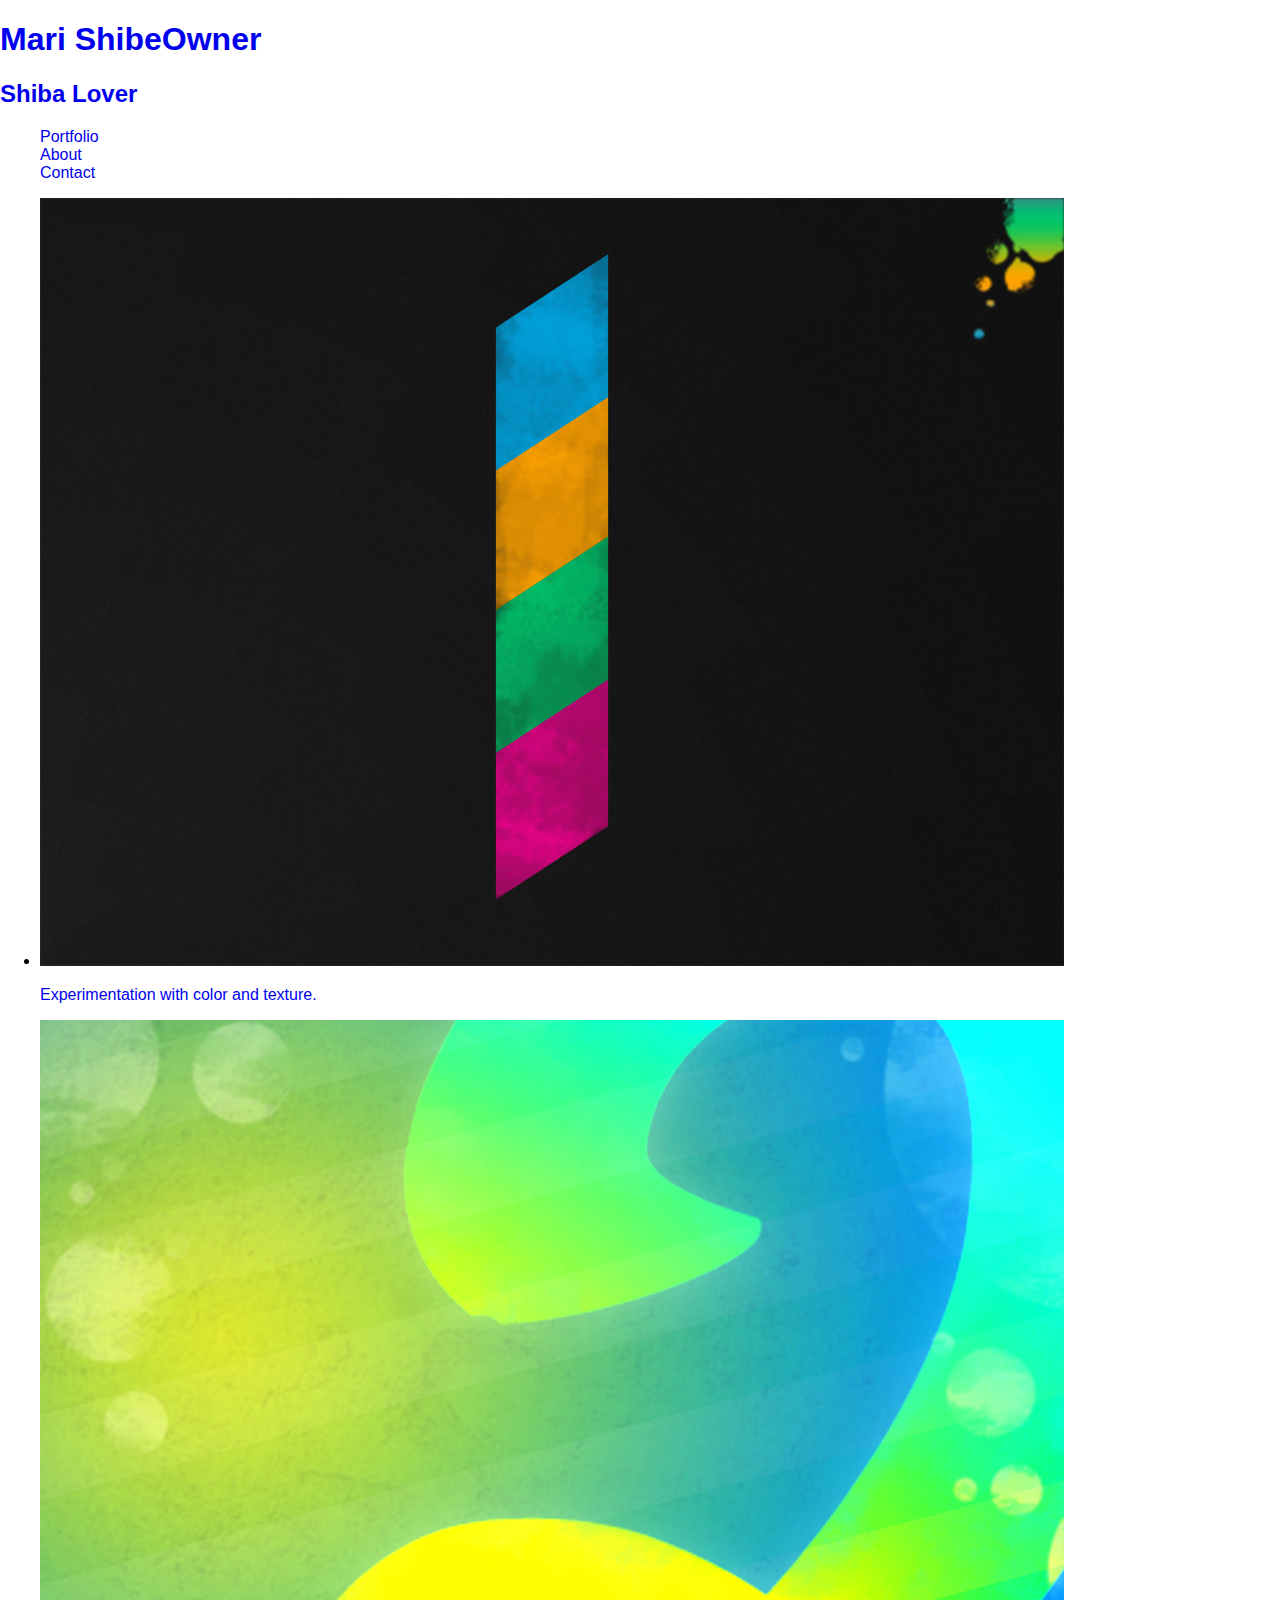
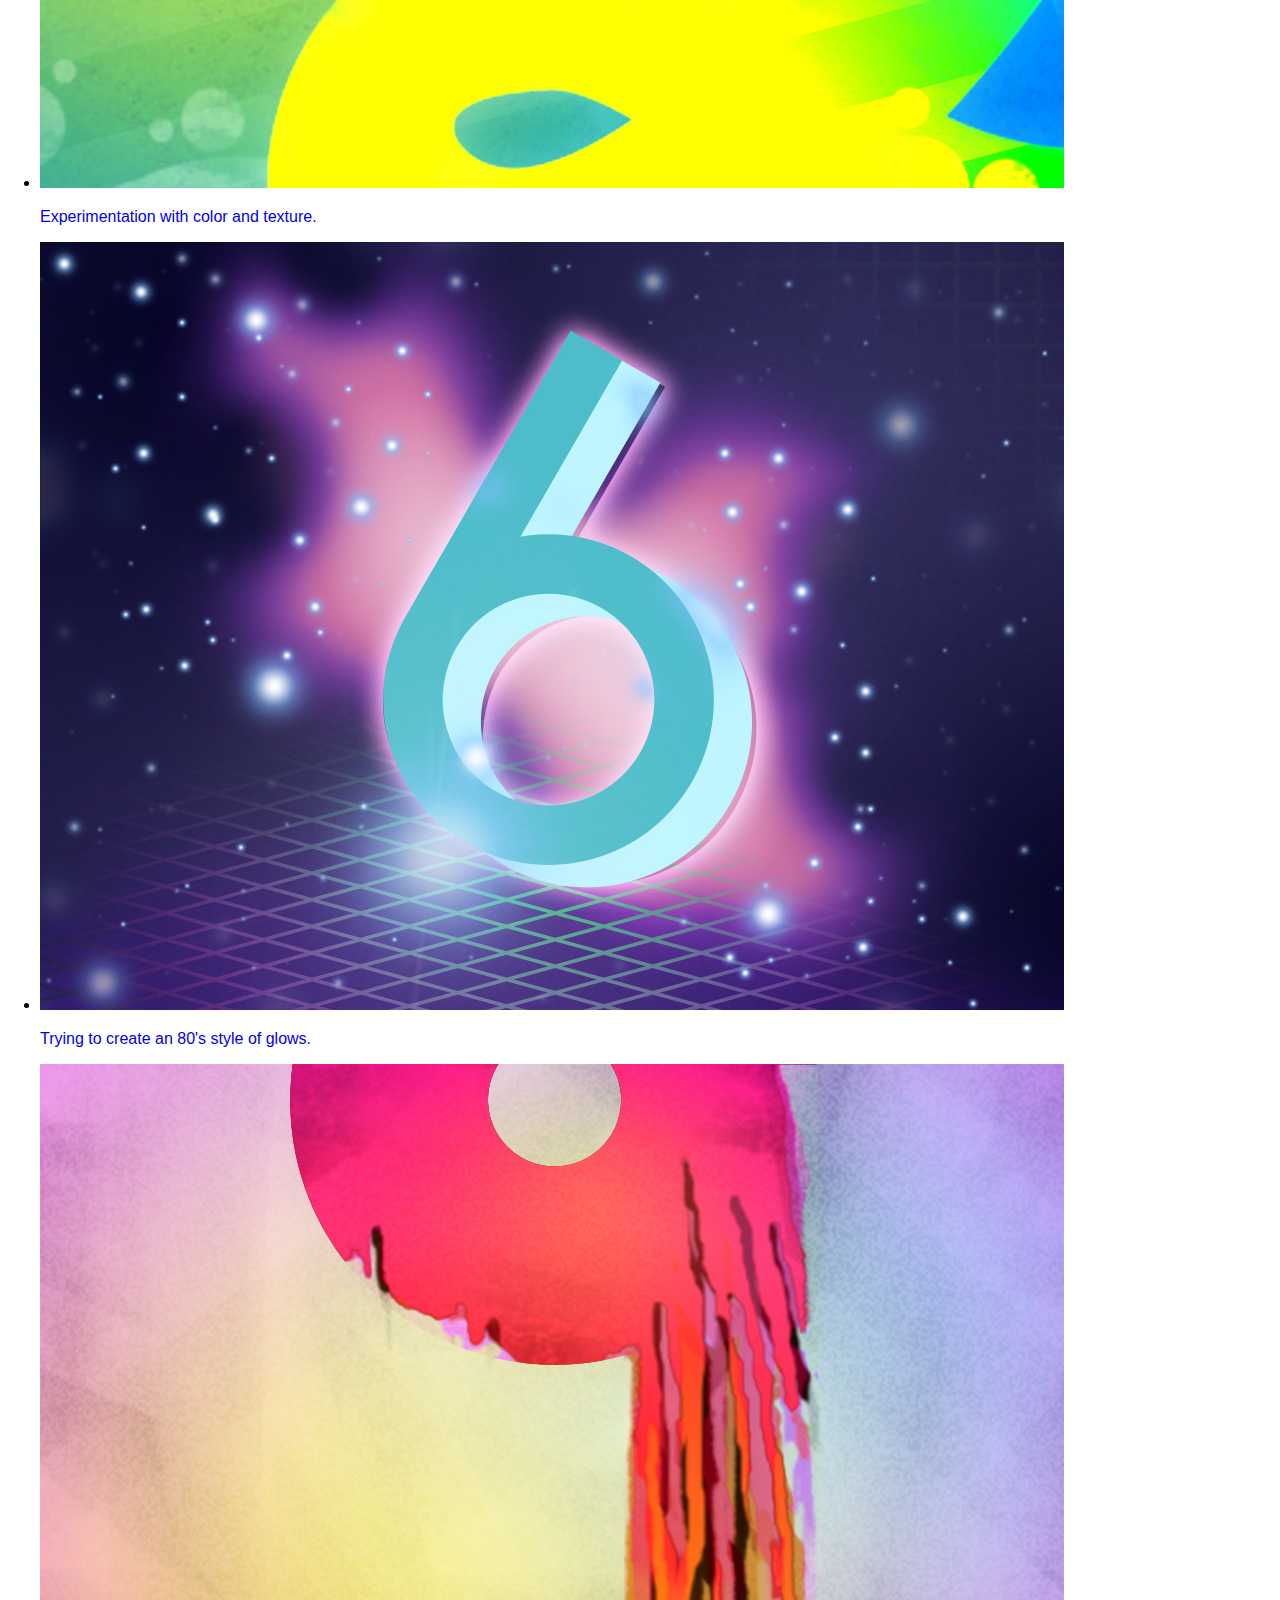
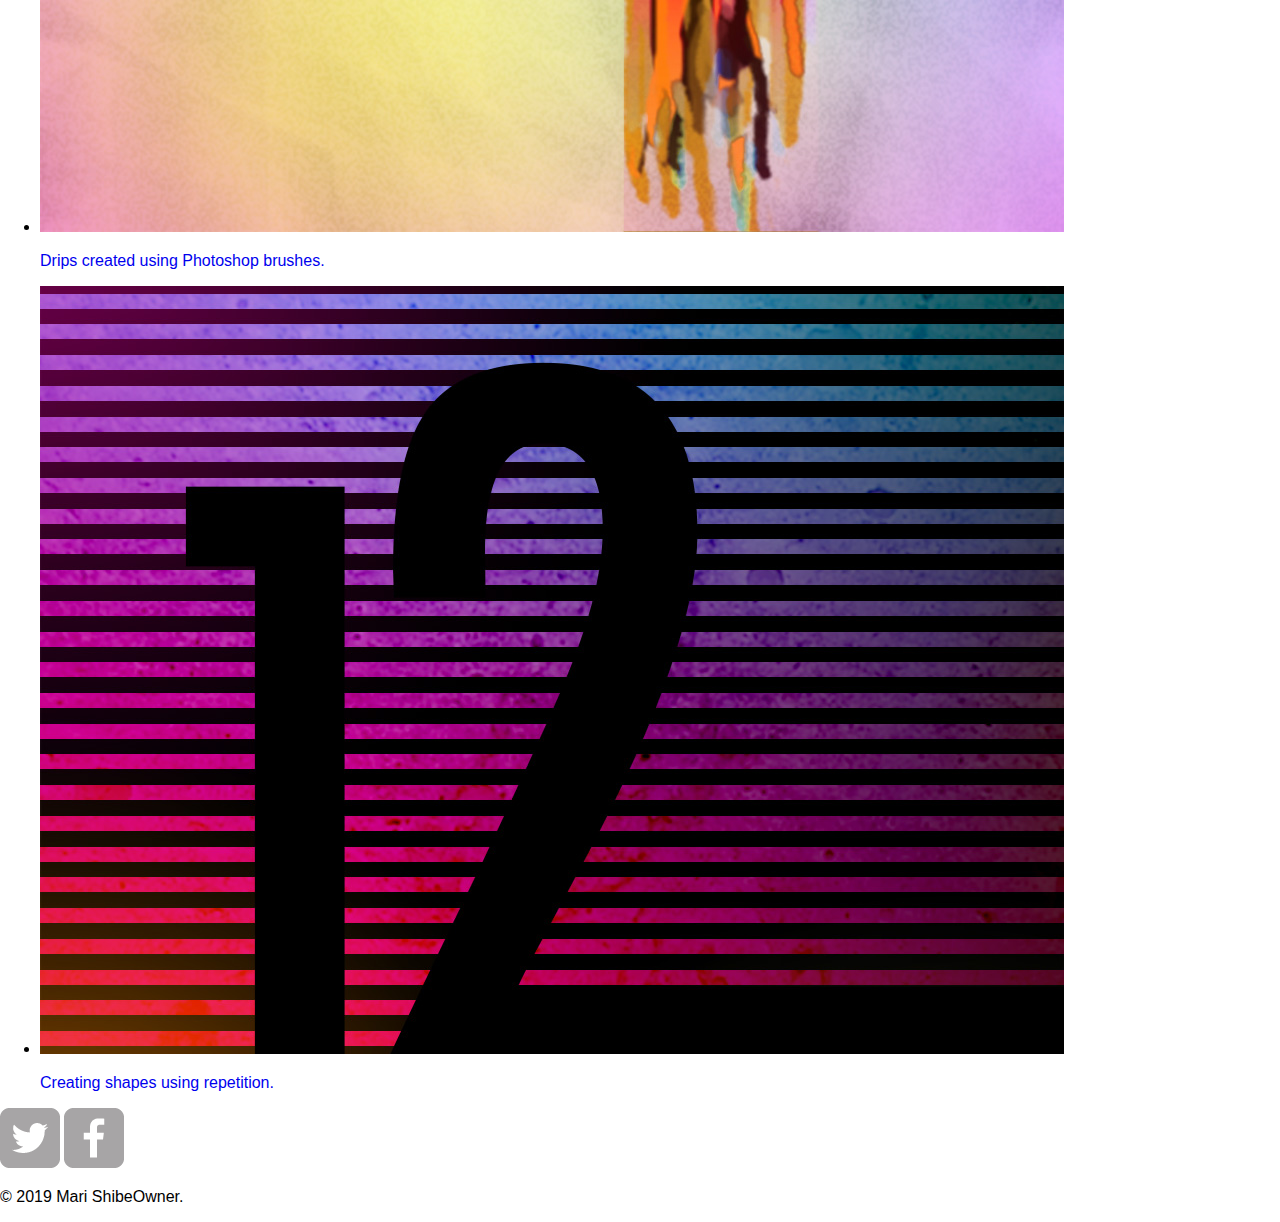
==== index.html @ e11086cf "Add normalize.css and wrapper div in index.html" ====
<!DOCTYPE html>
<html>
  <head>
    <meta charset="utf-8">
    <title>Mari ShibeOwner | Shiba Lover</title>
    <link rel="stylesheet" href="css/normalize.css">
    <link rel="stylesheet" href="css/main.css">
  </head>
  <body>
    <header>
      <a href="index.html">
        <h1>Mari ShibeOwner</h1>
        <h2>Shiba Lover</h2>
      </a>
      <nav>
        <ul>
          <li><a href="index.html">Portfolio</a></li>
          <li><a href="about.html">About</a></li>
          <li><a href="contact.html">Contact</a></li>
        </ul>
      </nav>
    </header>
    <div id="wrapper">    
    <section>
      <ul>
        <li>
          <a href="img/numbers-01.jpg">
            <img src="img/numbers-01.jpg" alt="">
            <p>Experimentation with color and texture.</p>
          </a>
        </li>
        <li>
          <a href="img/numbers-02.jpg">
            <img src="img/numbers-02.jpg" alt="">
            <p>Experimentation with color and texture.</p>
          </a>
        </li>
        <li>
          <a href="img/numbers-06.jpg">
            <img src="img/numbers-06.jpg" alt="">
            <p>Trying to create an 80's style of glows.</p>
          </a>
        </li>
        <li>
          <a href="img/numbers-09.jpg">
            <img src="img/numbers-09.jpg" alt="">
            <p>Drips created using Photoshop brushes.</p>
          </a>
        </li>
        <li>
          <a href="img/numbers-12.jpg">
            <img src="img/numbers-12.jpg" alt="">
            <p>Creating shapes using repetition.</p>
          </a>
        </li>
        
      </ul>
    </section>
    <footer>
      <a href="http://twitter.com/mari_s_coder"><img src="img/twitter-wrap.png" alt="Twitter Logo"></a>
      <a href="http://facebook.com/addyourfbaccount"><img src="img/facebook-wrap.png" alt="Facebook Logo"></a>
      <p>&copy; 2019 Mari ShibeOwner.</p>
  </footer>
  </div>
  </body>  
</html>
---- css/main.css ----
a {
  text-decoration: none;
}
  
#wrapper {

}
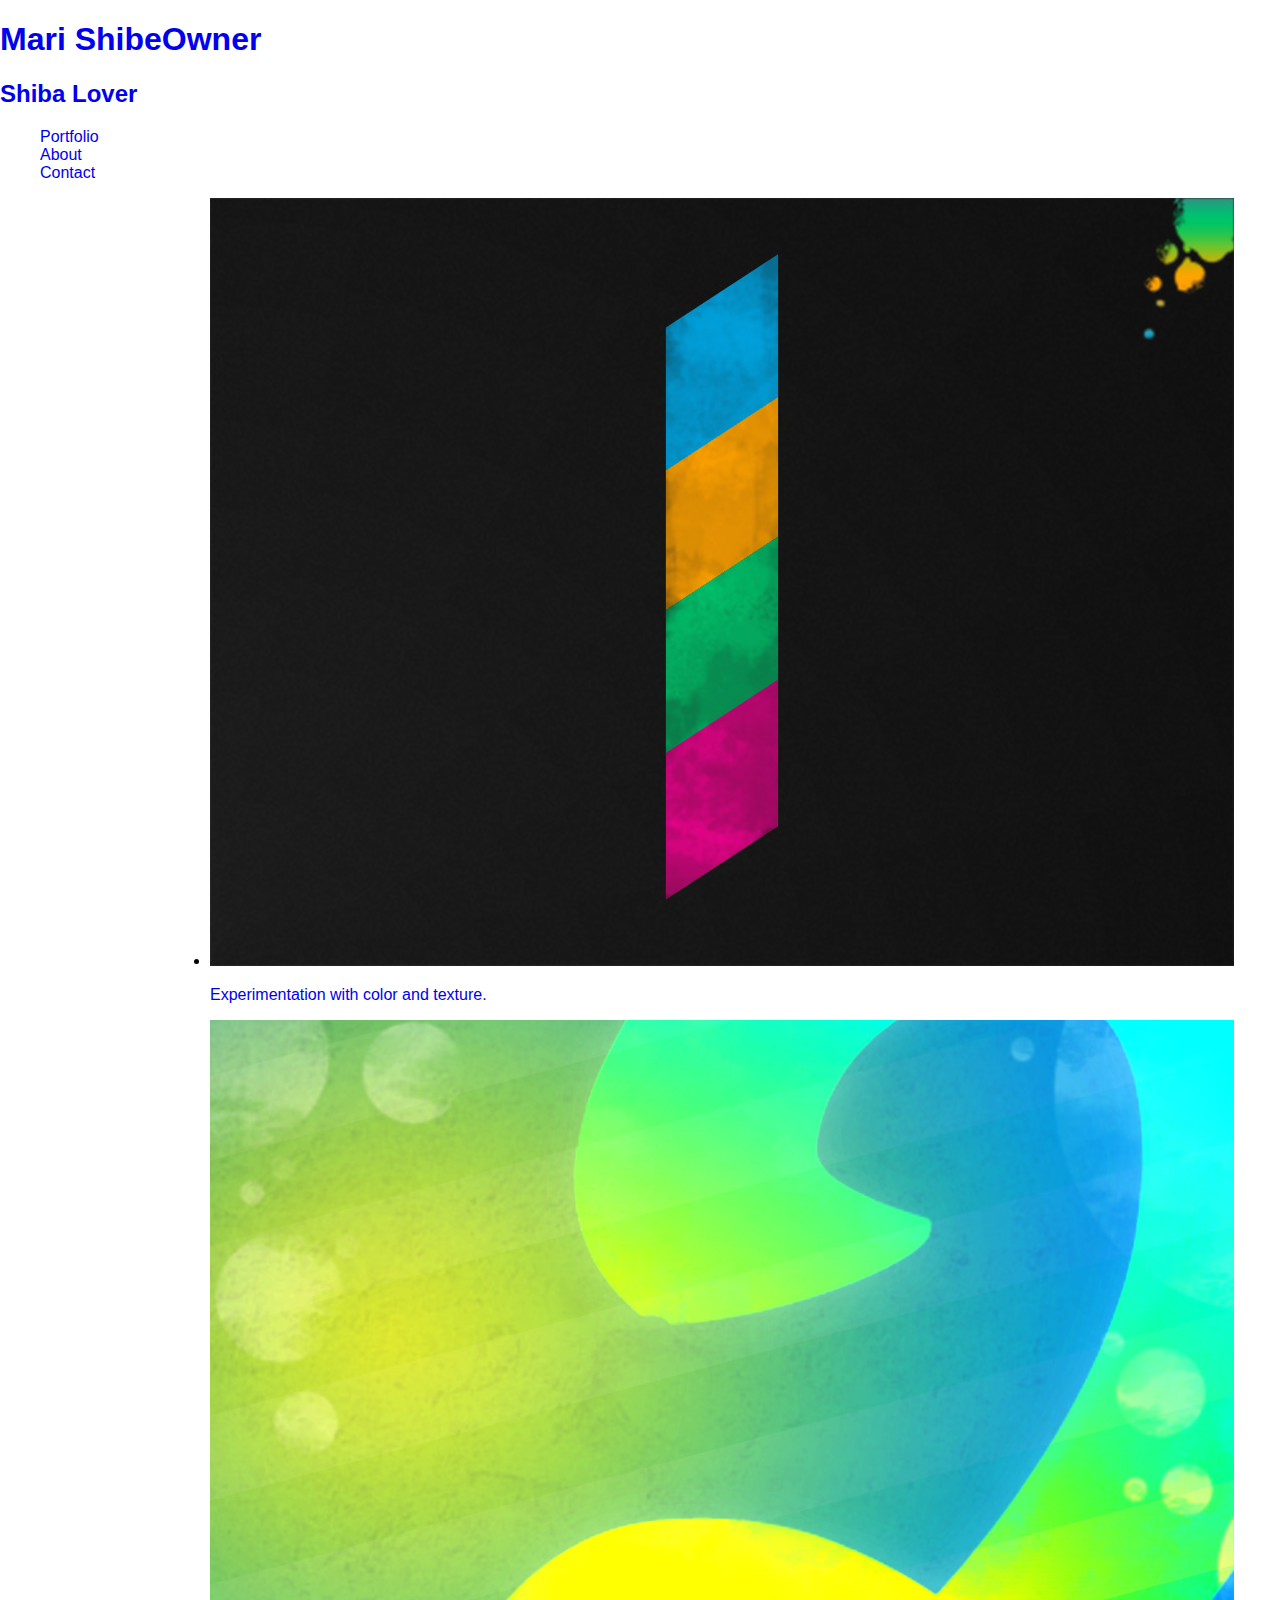
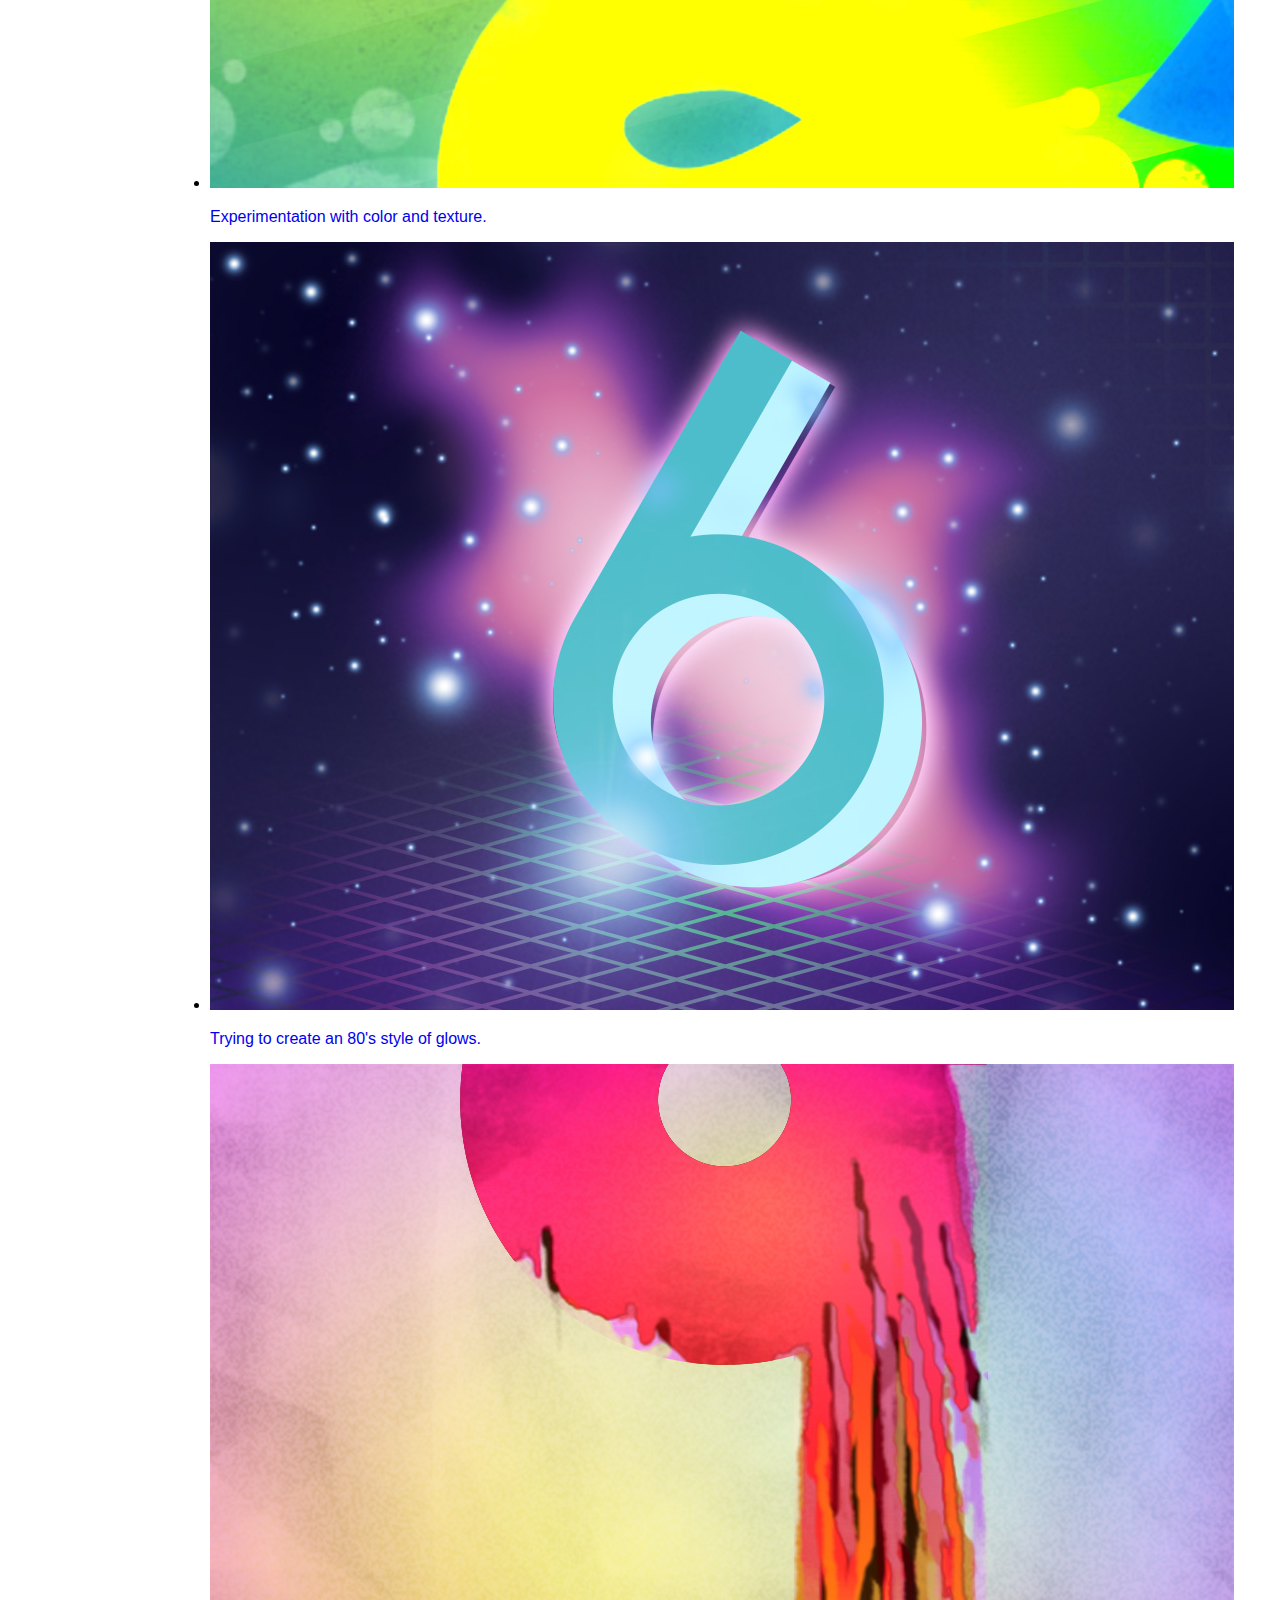
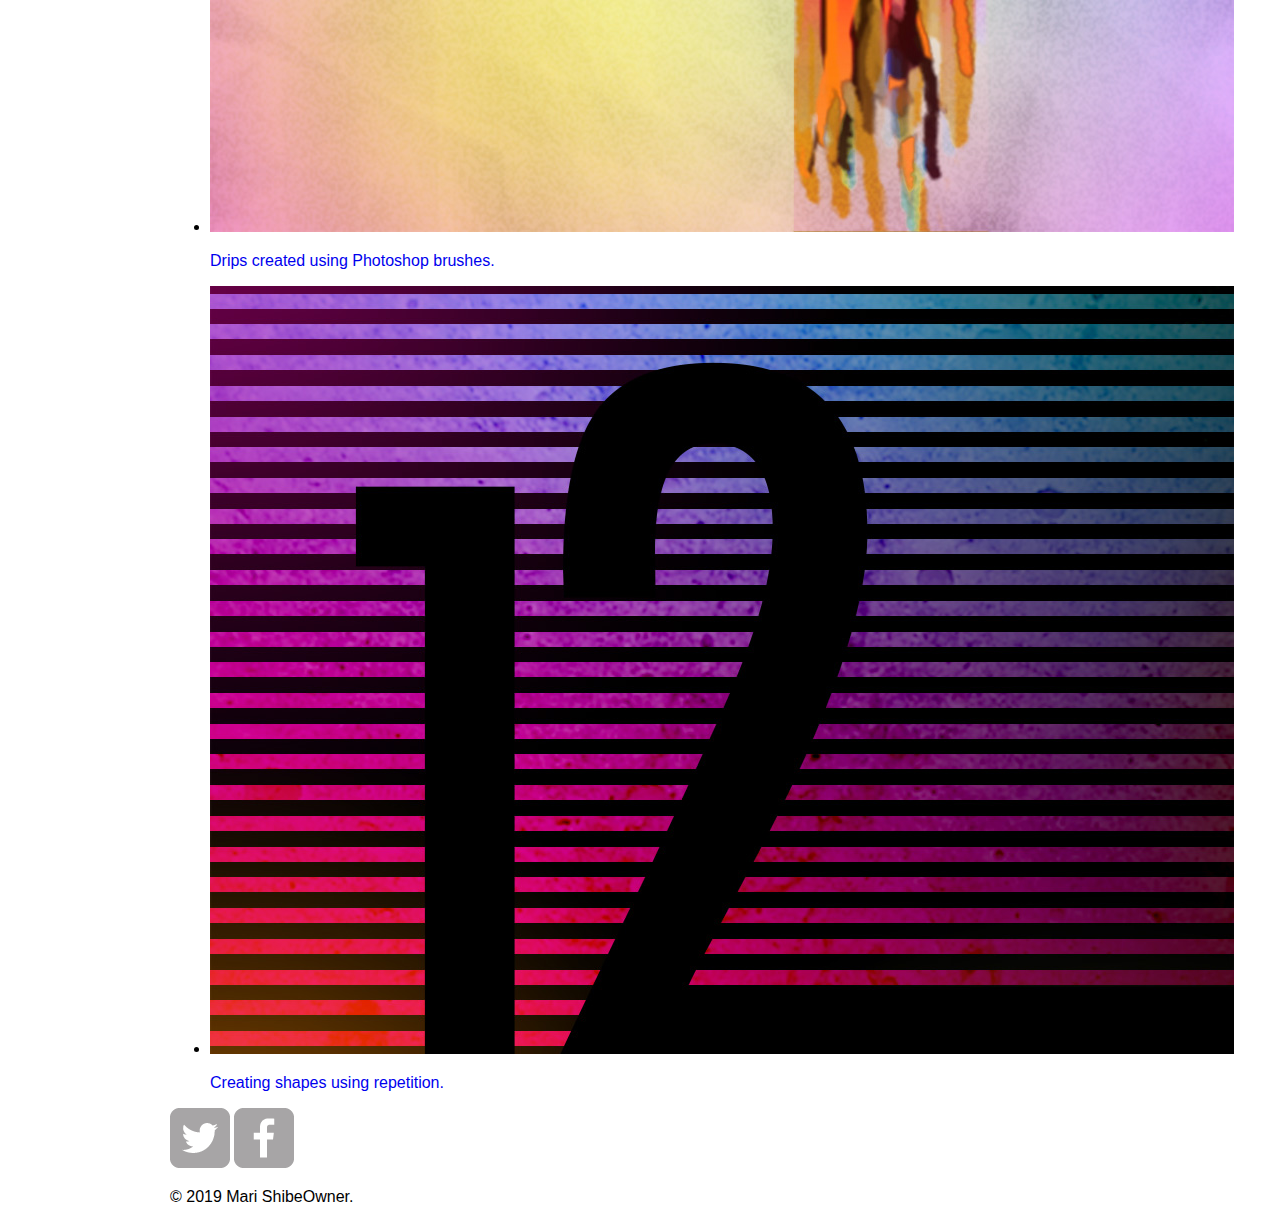
==== commit eead3414: "add logo id and css for id" ====
--- a/index.html
+++ b/index.html
@@ -14,7 +14,7 @@
       </a>
       <nav>
         <ul>
-          <li><a href="index.html">Portfolio</a></li>
+          <li><a href="index.html" id="logo">Portfolio</a></li>
           <li><a href="about.html">About</a></li>
           <li><a href="contact.html">Contact</a></li>
         </ul>
--- a/css/main.css
+++ b/css/main.css
@@ -3,5 +3,12 @@
 }
   
 #wrapper {
+  max-width: 940px;
+  margin: 0 auto;
+  padding: 0 5%;
+}
 
+#logo {
+  text-align: center;
+  margin: 0;
 }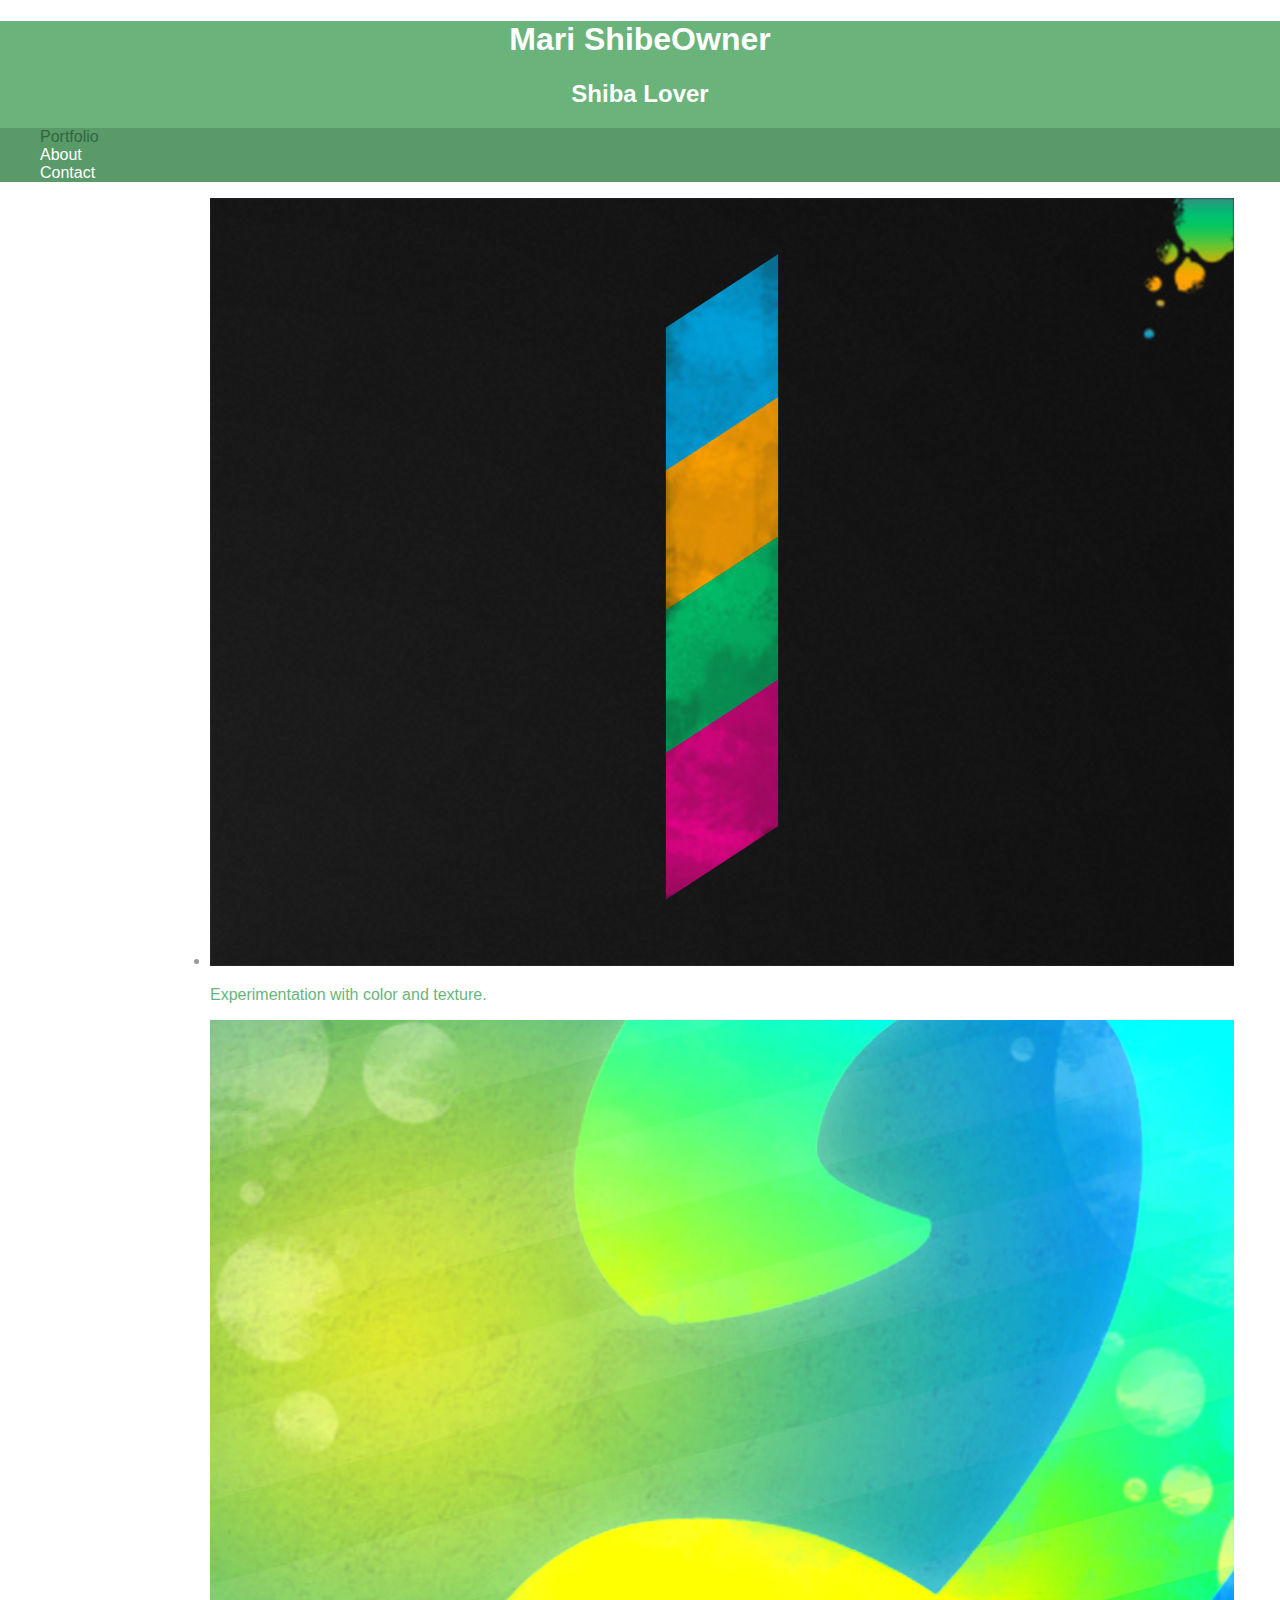
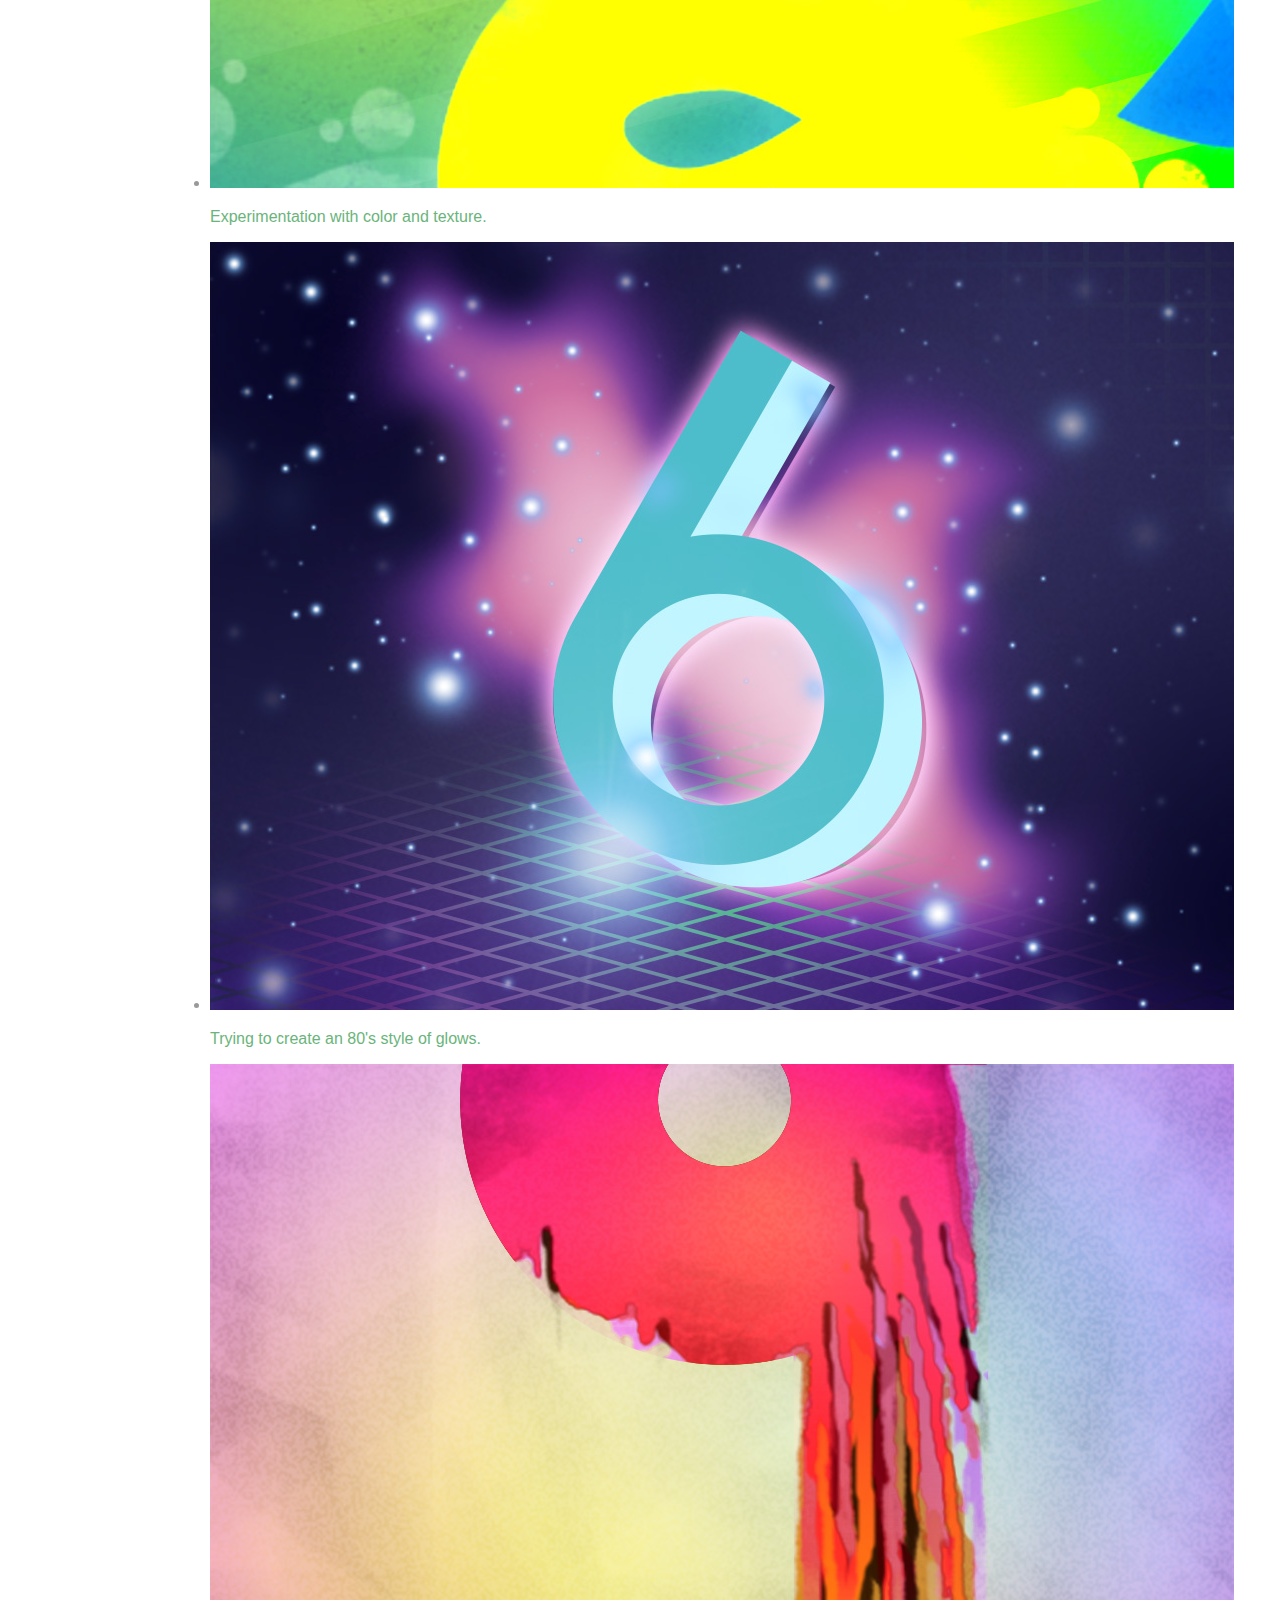
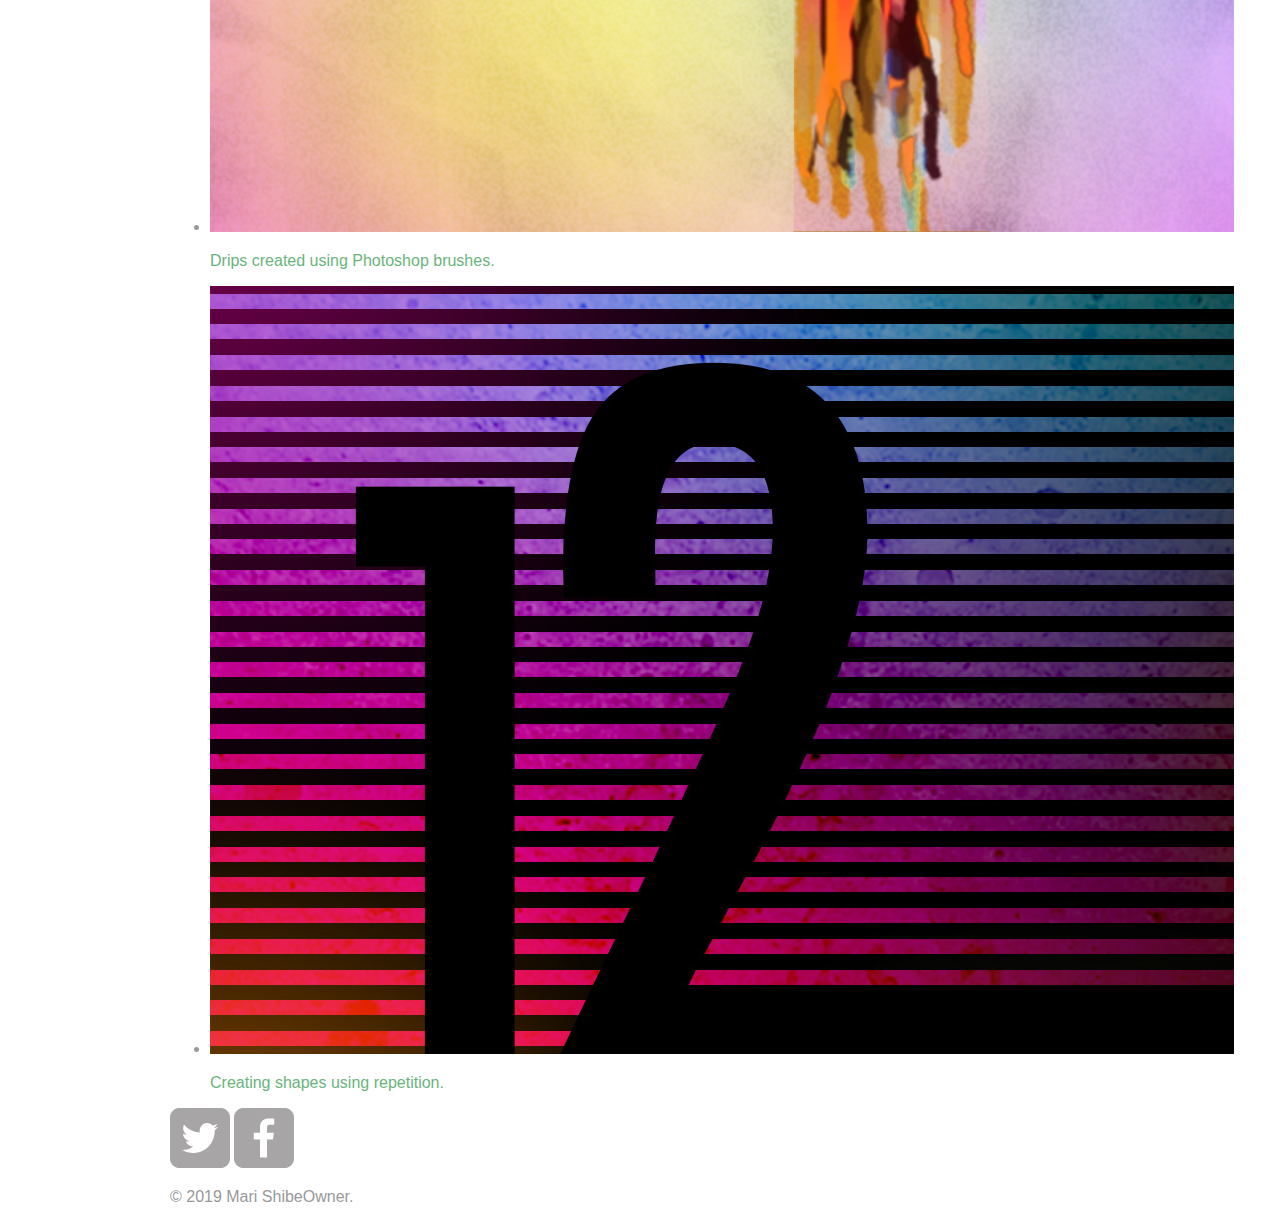
==== commit feef038e: "fix logo css error and add link styles" ====
--- a/index.html
+++ b/index.html
@@ -8,13 +8,13 @@
   </head>
   <body>
     <header>
-      <a href="index.html">
+      <a href="index.html" id="logo">
         <h1>Mari ShibeOwner</h1>
         <h2>Shiba Lover</h2>
       </a>
       <nav>
         <ul>
-          <li><a href="index.html" id="logo">Portfolio</a></li>
+          <li><a href="index.html" class="selected">Portfolio</a></li>
           <li><a href="about.html">About</a></li>
           <li><a href="contact.html">Contact</a></li>
         </ul>
--- a/css/main.css
+++ b/css/main.css
@@ -11,4 +11,34 @@
 #logo {
   text-align: center;
   margin: 0;
+}
+
+a {
+  color: #6ab47b;
+}
+
+header {
+  background: #6ab47b;
+  border-color: #599a68;
+}
+
+h1, h2 {
+  color: #fff;
+}
+
+nav {
+  background: #599a68;
+}
+
+nav a, nav a:visited {
+  color: #fff;
+}
+
+nav a.selected, nav a:hover {
+  color: #32673f;
+}
+
+body {
+  background-color: #fff;
+  color: #999;
 }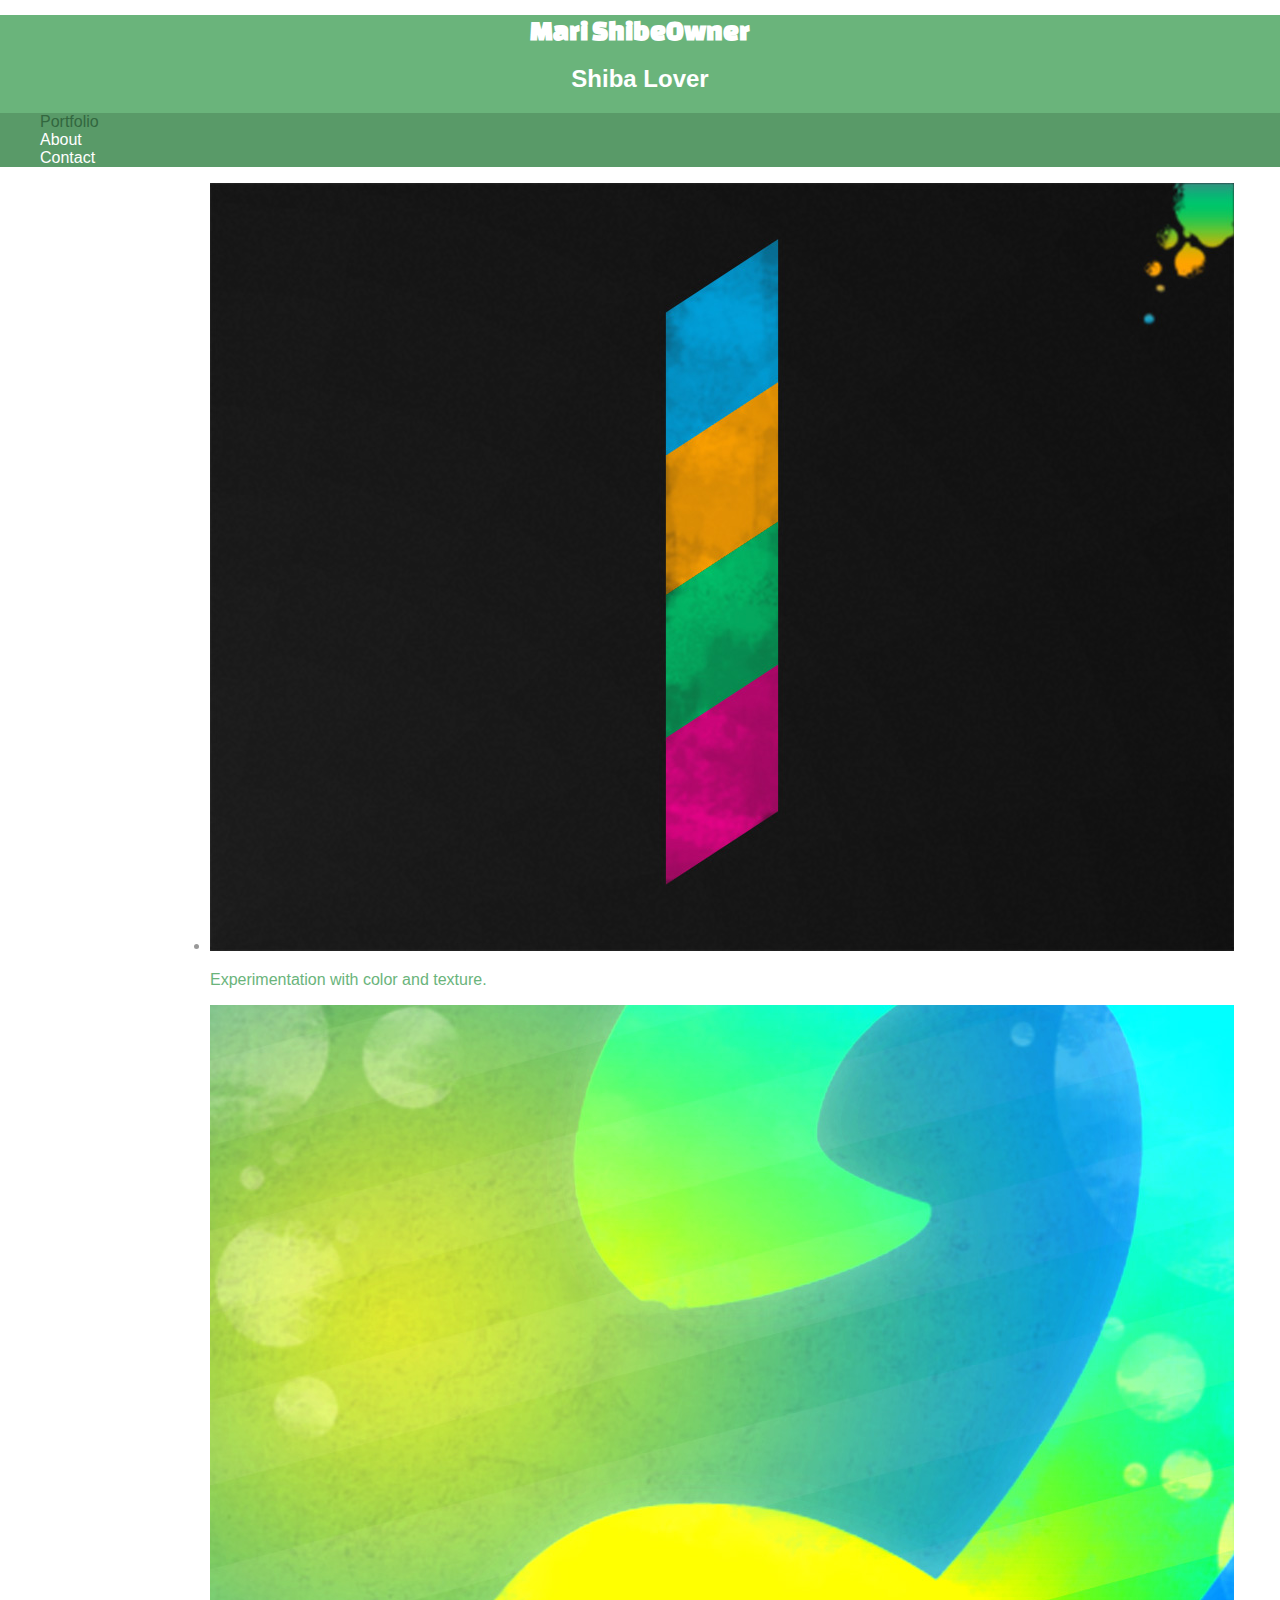
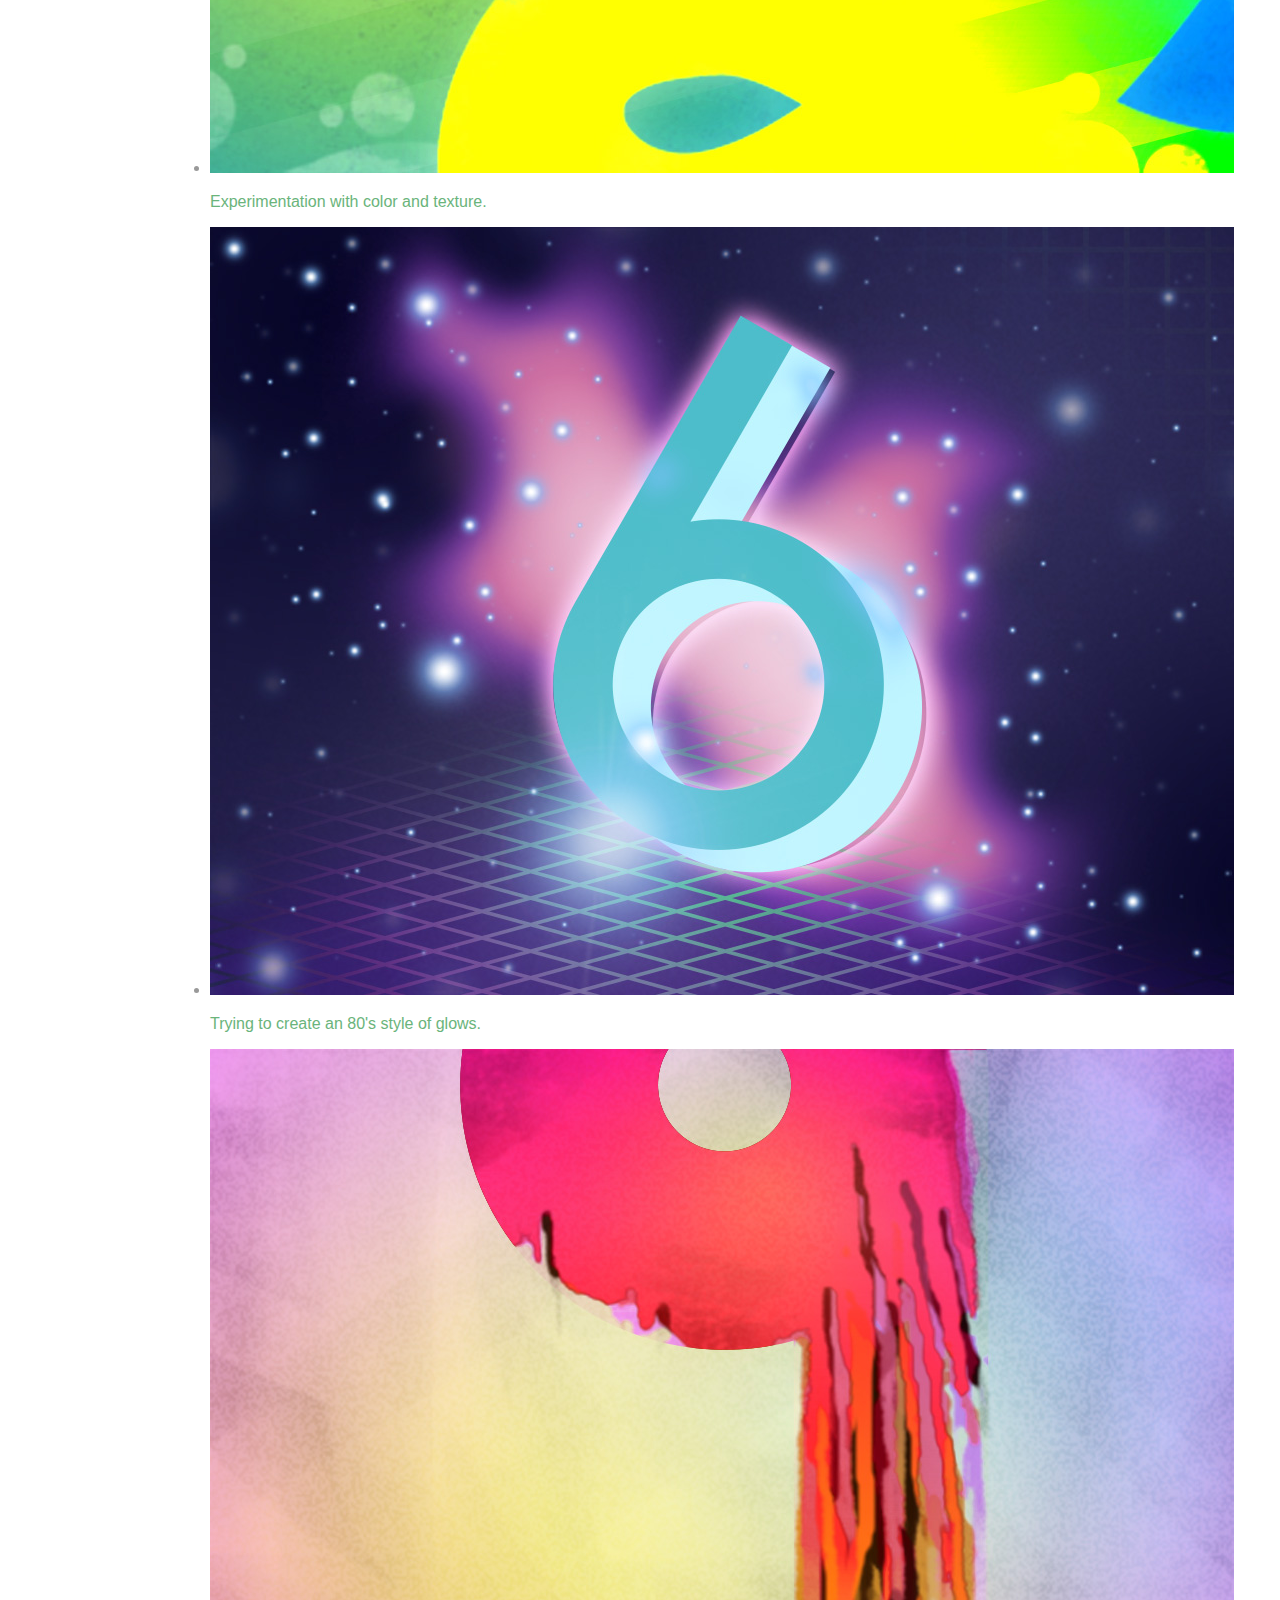
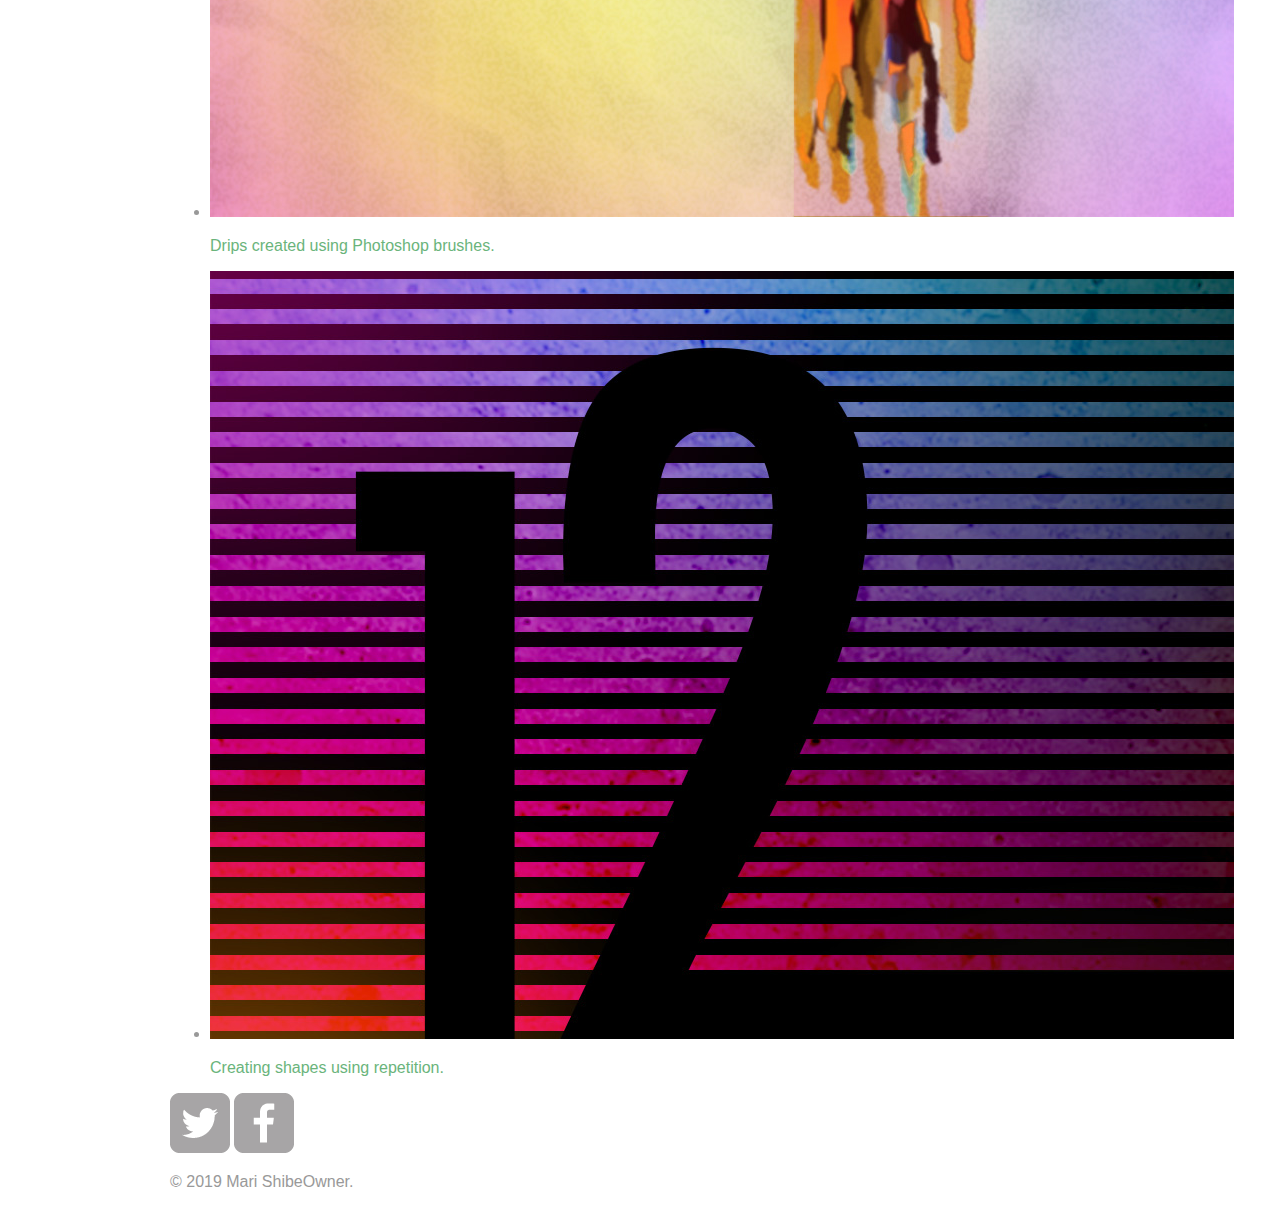
==== commit 4704f459: "add google font and headler styling" ====
--- a/index.html
+++ b/index.html
@@ -4,6 +4,7 @@
     <meta charset="utf-8">
     <title>Mari ShibeOwner | Shiba Lover</title>
     <link rel="stylesheet" href="css/normalize.css">
+    <link href="https://fonts.googleapis.com/css?family=Changa+One|Open+Sans:400,400i,700,700i,800&display=swap" rel="stylesheet">
     <link rel="stylesheet" href="css/main.css">
   </head>
   <body>
--- a/css/main.css
+++ b/css/main.css
@@ -1,44 +1,72 @@
-a {
-  text-decoration: none;
-}
-  
+/*****************
+GENERAL
+******************/
+
 #wrapper {
   max-width: 940px;
   margin: 0 auto;
   padding: 0 5%;
 }
 
+a {
+  text-decoration: none;
+}
+  
+
+
+/*****************
+HEADING
+******************/
+
 #logo {
   text-align: center;
   margin: 0;
 }
 
-a {
-  color: #6ab47b;
+h1 {
+  font-family: 'Changa One', sans-serif;
+  margin: 15px 0;
+  font-size: 1.75em;
 }
 
+
+/*****************
+COLORS
+******************/
+
+/* site body */
+body {
+  background-color: #fff;
+  color: #999;
+}
+
+/* green header */
 header {
   background: #6ab47b;
   border-color: #599a68;
 }
 
+/* nav background on mobile */
+nav {
+  background: #599a68;
+}
+
+/* logo text */
 h1, h2 {
   color: #fff;
 }
 
-nav {
-  background: #599a68;
+/* links */
+a {
+  color: #6ab47b;
 }
 
+/* nav link */
 nav a, nav a:visited {
   color: #fff;
 }
-
+/* selected nav link */
 nav a.selected, nav a:hover {
   color: #32673f;
 }
 
-body {
-  background-color: #fff;
-  color: #999;
-}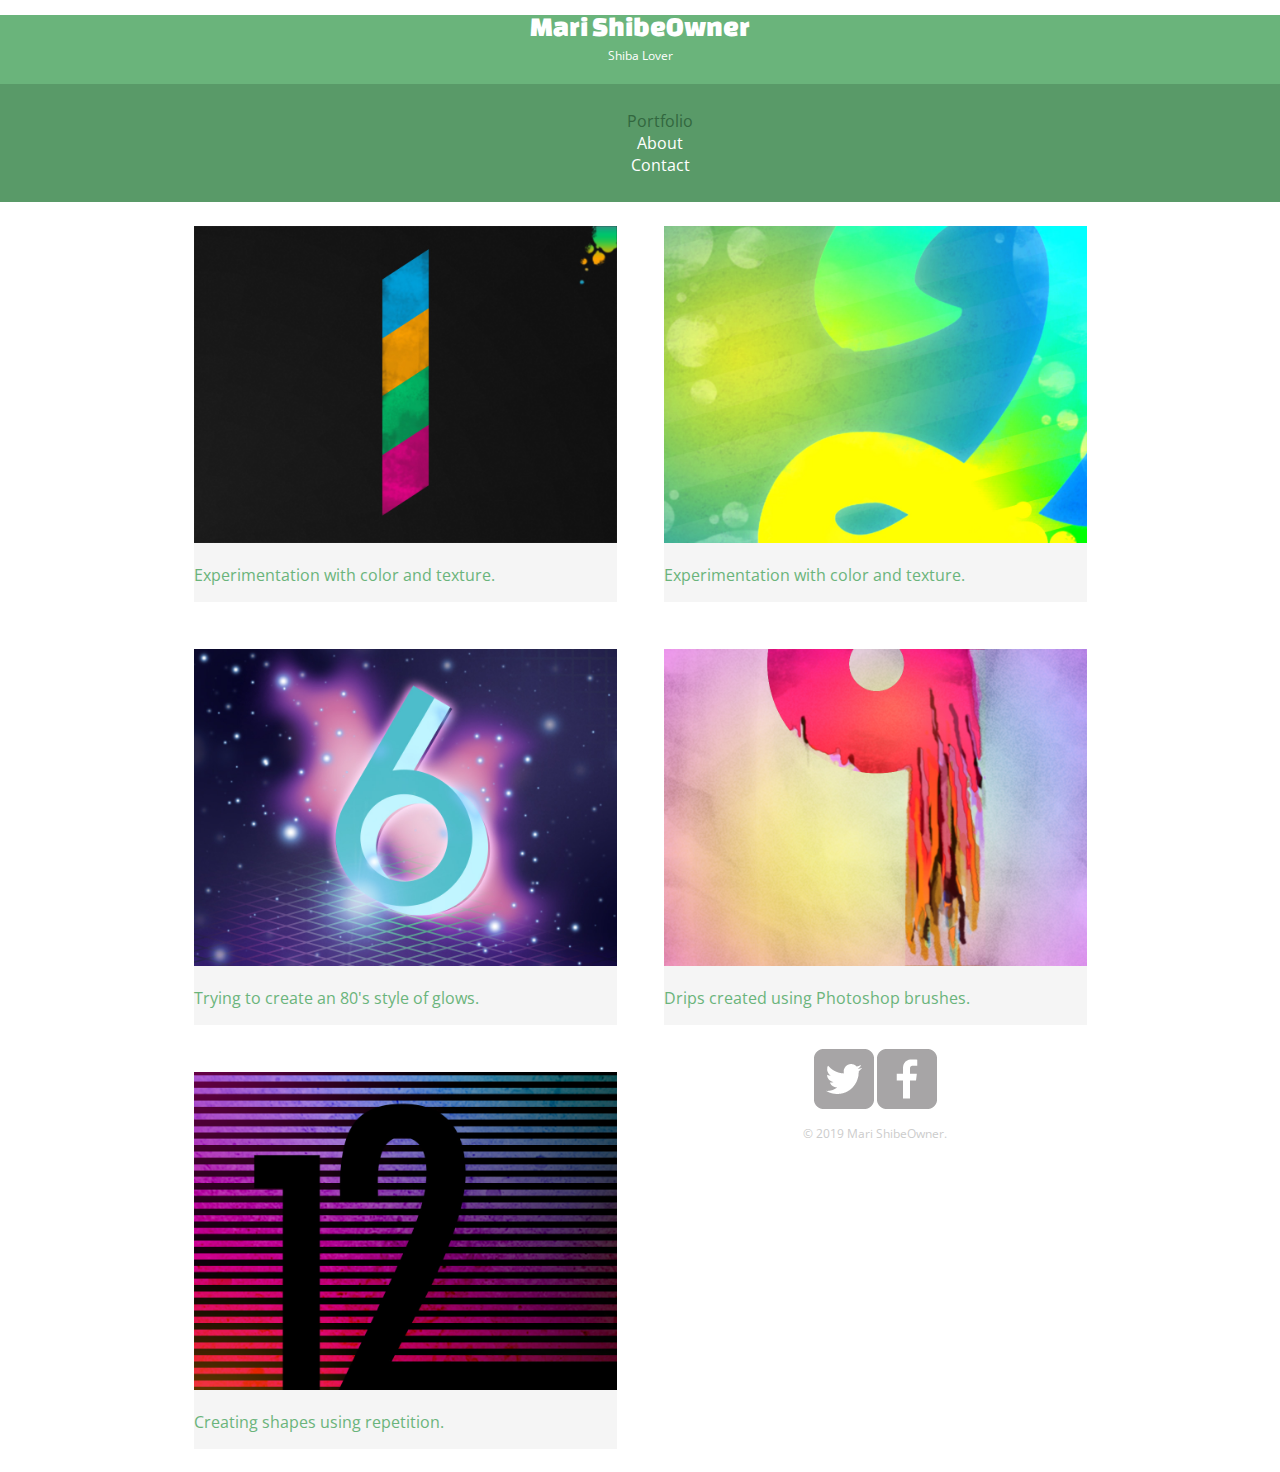
==== commit 927ac05b: "add gallery id to ul and image styling" ====
--- a/index.html
+++ b/index.html
@@ -23,7 +23,7 @@
     </header>
     <div id="wrapper">    
     <section>
-      <ul>
+      <ul id="gallery">
         <li>
           <a href="img/numbers-01.jpg">
             <img src="img/numbers-01.jpg" alt="">
--- a/css/main.css
+++ b/css/main.css
@@ -1,6 +1,11 @@
 /*****************
 GENERAL
 ******************/
+
+body {
+  font-family: 'Open Sans', sans-seif;
+}
+
 
 #wrapper {
   max-width: 940px;
@@ -12,7 +17,9 @@
   text-decoration: none;
 }
   
-
+img {
+  max-width: 100%;
+}
 
 /*****************
 HEADING
@@ -27,7 +34,56 @@
   font-family: 'Changa One', sans-serif;
   margin: 15px 0;
   font-size: 1.75em;
+  font-weight: normal;
+  line-height: 0.8em;
 }
+
+h2 {
+  font-size: 0.75em;
+  margin: -5px 0 0;
+  font-weight: normal;
+}
+
+/*****************
+NAVIGATION
+******************/
+
+nav {
+  text-align: center;
+  padding: 10px 0;
+  margin: 20px 0 0;
+}
+
+/*****************
+FOOTER
+******************/
+
+footer {
+  font-size: 0.75em;
+  text-align: center;
+  padding-top: 50px;
+  color: #ccc;
+}
+
+/*****************
+PAGE: PORTFOLIO
+******************/
+
+#gallery {
+  margin: 0;
+  padding: 0;
+  list-style: none;
+}
+
+#gallery li {
+  float: left;
+  width: 45%;
+  margin: 2.5%;
+  background-color: #f5f5f5;
+  color: #bdc3c7;
+}
+
+
 
 
 /*****************
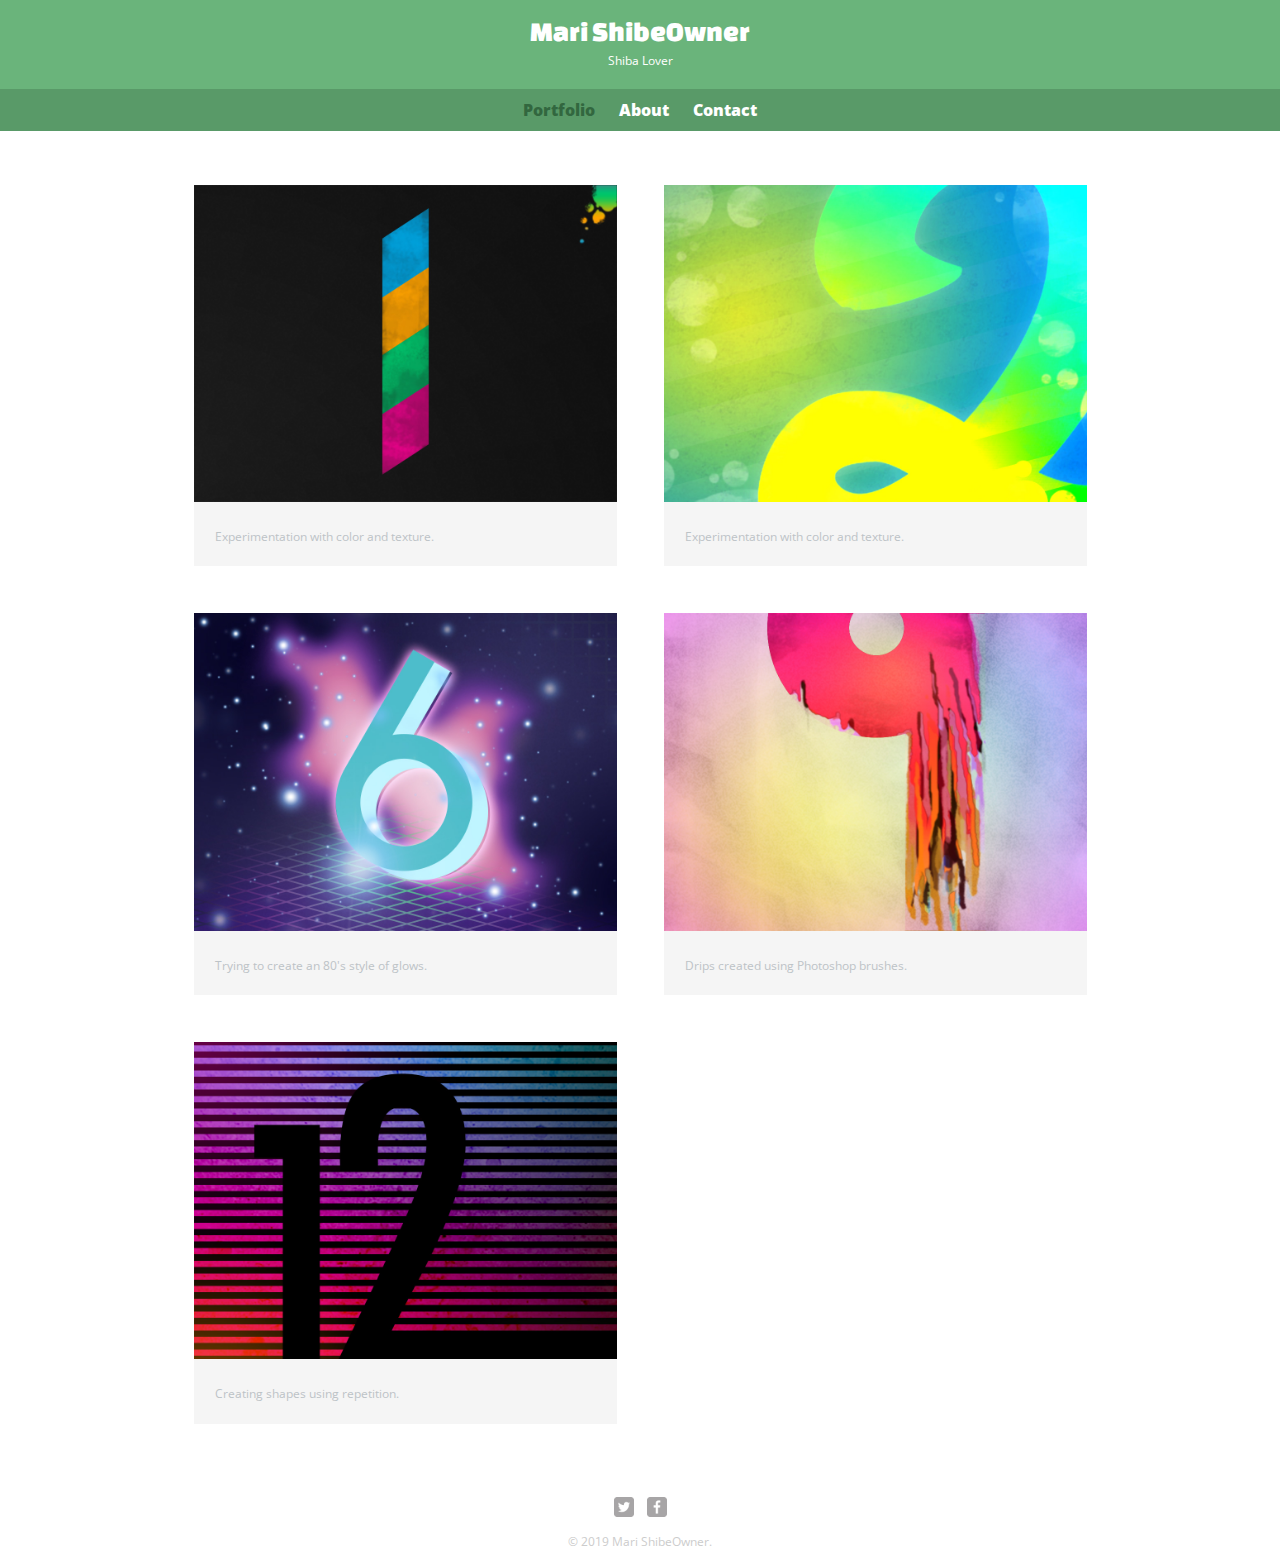
==== commit 838d120c: "resize footer icons" ====
--- a/index.html
+++ b/index.html
@@ -58,8 +58,8 @@
       </ul>
     </section>
     <footer>
-      <a href="http://twitter.com/mari_s_coder"><img src="img/twitter-wrap.png" alt="Twitter Logo"></a>
-      <a href="http://facebook.com/addyourfbaccount"><img src="img/facebook-wrap.png" alt="Facebook Logo"></a>
+      <a href="http://twitter.com/mari_s_coder"><img src="img/twitter-wrap.png" alt="Twitter Logo" class="social-icon"></a>
+      <a href="http://facebook.com/addyourfbaccount"><img src="img/facebook-wrap.png" alt="Facebook Logo" class="social-icon"></a>
       <p>&copy; 2019 Mari ShibeOwner.</p>
   </footer>
   </div>
--- a/css/main.css
+++ b/css/main.css
@@ -24,6 +24,13 @@
 /*****************
 HEADING
 ******************/
+
+header {
+  float: left;
+  margin: 0 0  30px 0;
+  padding: 5px 0 0 0;
+  width: 100%;
+}
 
 #logo {
   text-align: center;
@@ -54,6 +61,20 @@
   margin: 20px 0 0;
 }
 
+nav ul {
+  list-style: none;
+  margin: 0 10px;
+  padding: 0;
+}
+
+nav li {
+  display: inline-block;
+}
+
+nav a {
+  font-weight: 800;
+  padding: 15px 10px;
+}
 /*****************
 FOOTER
 ******************/
@@ -61,10 +82,16 @@
 footer {
   font-size: 0.75em;
   text-align: center;
+  clear: both;
   padding-top: 50px;
   color: #ccc;
 }
 
+.social-icon {
+  width: 20px;
+  height: 20px;
+  margin: 0 5px;
+}
 /*****************
 PAGE: PORTFOLIO
 ******************/
@@ -80,6 +107,13 @@
   width: 45%;
   margin: 2.5%;
   background-color: #f5f5f5;
+  color: #bdc3c7;
+}
+
+#gallery li a p {
+  margin: 0;
+  padding: 5%;
+  font-size: 0.75em;
   color: #bdc3c7;
 }
 
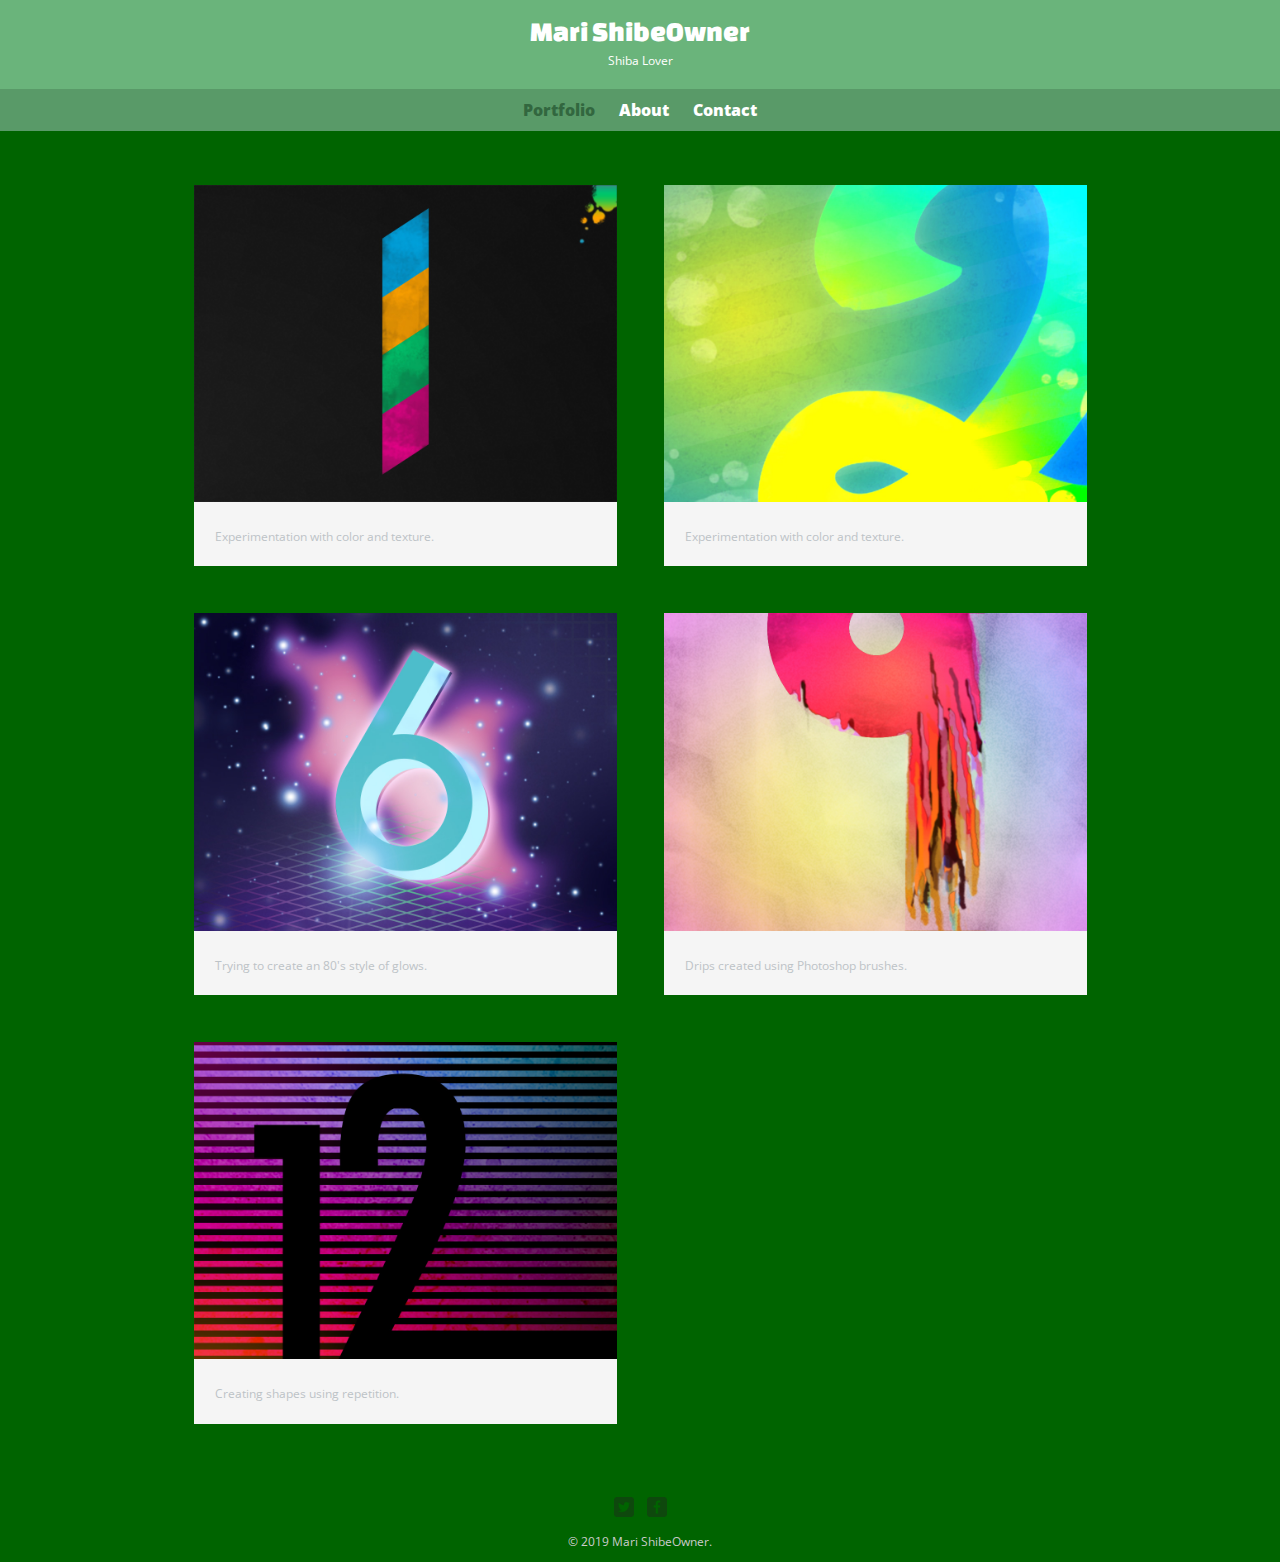
==== commit af01336d: "add responsive css" ====
--- a/index.html
+++ b/index.html
@@ -6,6 +6,7 @@
     <link rel="stylesheet" href="css/normalize.css">
     <link href="https://fonts.googleapis.com/css?family=Changa+One|Open+Sans:400,400i,700,700i,800&display=swap" rel="stylesheet">
     <link rel="stylesheet" href="css/main.css">
+    <link rel="stylesheet" href="css/responsive.css">
   </head>
   <body>
     <header>
--- a/css/main.css
+++ b/css/main.css
@@ -19,6 +19,10 @@
   
 img {
   max-width: 100%;
+}
+
+h3 {
+  margin: 0 0 1em 0;
 }
 
 /*****************
@@ -117,7 +121,47 @@
   color: #bdc3c7;
 }
 
-
+/*****************
+PAGE: ABOUT
+******************/
+
+.profile-photo {
+  display: block;
+  max-width: 150px;
+  margin: 0 auto 30px;
+  border-radius: 100%;
+}
+
+/*****************
+PAGE: CONTACT
+******************/
+.contact-info {
+  list-style: none;
+  padding: 0;
+  margin: 0;
+  font-size: 0.9em;
+}
+
+.contact-info a {
+  display: block;
+  min-height: 20px;
+  background-repeat: no-repeat;
+  background-size: 20px 20px;
+  padding: 0 0 0 30px;
+  margin: 0 0 10px;
+}
+
+.contact-info li.phone a {
+  background-image: url('../img/phone.png');
+}
+
+.contact-info li.mail a {
+  background-image: url('../img/mail.png');
+}
+
+.contact-info li.twitter a {
+  background-image: url('../img/twitter.png');
+}
 
 
 /*****************
--- a/css/responsive.css
+++ b/css/responsive.css
@@ -0,0 +1,11 @@
+@media screen and (min-width: 480px) {
+  body {
+    background: navy;
+  }
+}
+
+@media screen and (min-width: 660px) {
+  body {
+    background: darkgreen;
+  }
+}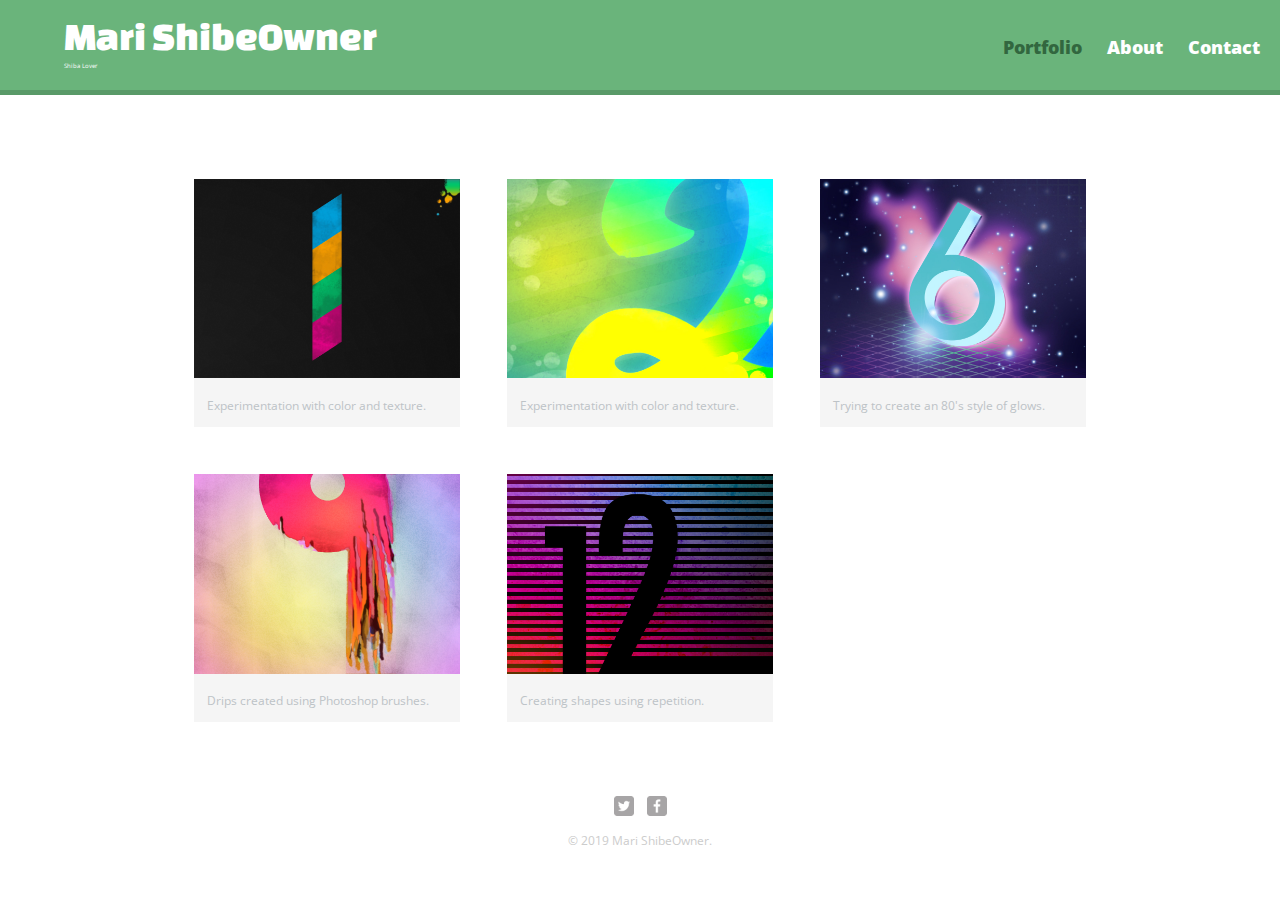
==== commit ecd5e353: "add viewport and responsive 660px min css" ====
--- a/index.html
+++ b/index.html
@@ -7,6 +7,7 @@
     <link href="https://fonts.googleapis.com/css?family=Changa+One|Open+Sans:400,400i,700,700i,800&display=swap" rel="stylesheet">
     <link rel="stylesheet" href="css/main.css">
     <link rel="stylesheet" href="css/responsive.css">
+    <meta name="viewport" content="width=device-width, initial-scale=1.0">
   </head>
   <body>
     <header>
--- a/css/responsive.css
+++ b/css/responsive.css
@@ -1,11 +1,80 @@
 @media screen and (min-width: 480px) {
-  body {
-    background: navy;
+  /************************
+  TWO COLUMN LAYOUT
+  *************************/
+  
+  #primary {
+    width: 50%;
+    float: left;
   }
+  
+  #secondary {
+    width: 40%;
+    float: right;
+  }
+  
+  /************************
+    3 * 5 = 15
+  100% - 15% = 85%
+  85 / 3 = 28.333333
+  *************************/
+  
+  /************************
+  PAGE: PORTFOLIO
+  *************************/
+  
+  #gallery li {
+    width: 28.3333%;
+  }
+  
+  #gallery li:nth-chid(4n) {
+    clear: left;
+  }
+  
+   /************************
+  PAGE: PORTFOLIO
+  *************************/
+  
+  .profile-photo {
+    float: left;
+    margin: 0 5% 80px 0;
+  }
+  
 }
 
 @media screen and (min-width: 660px) {
-  body {
-    background: darkgreen;
+  
+   /************************
+  HEADER
+  *************************/
+  
+  nav {
+    background: none;
+    float: right;
+    font-size: 1.125em;
+    text-align: right;
+    width: 45%;
   }
+  
+  #logo {
+    float: left;
+    margin-left: 5%;
+    text-align: left;
+    width: 45%;
+  }
+  
+  h1 {
+    font-size: 2.5em;
+  }
+  
+  h2 {
+    font-size: 0.025em;
+    margin-bottom: 20px;
+  }
+  
+  header {
+    border-bottom: 5px solid #599a68;
+    margin-bottom: 60px;
+  }
+  
 }